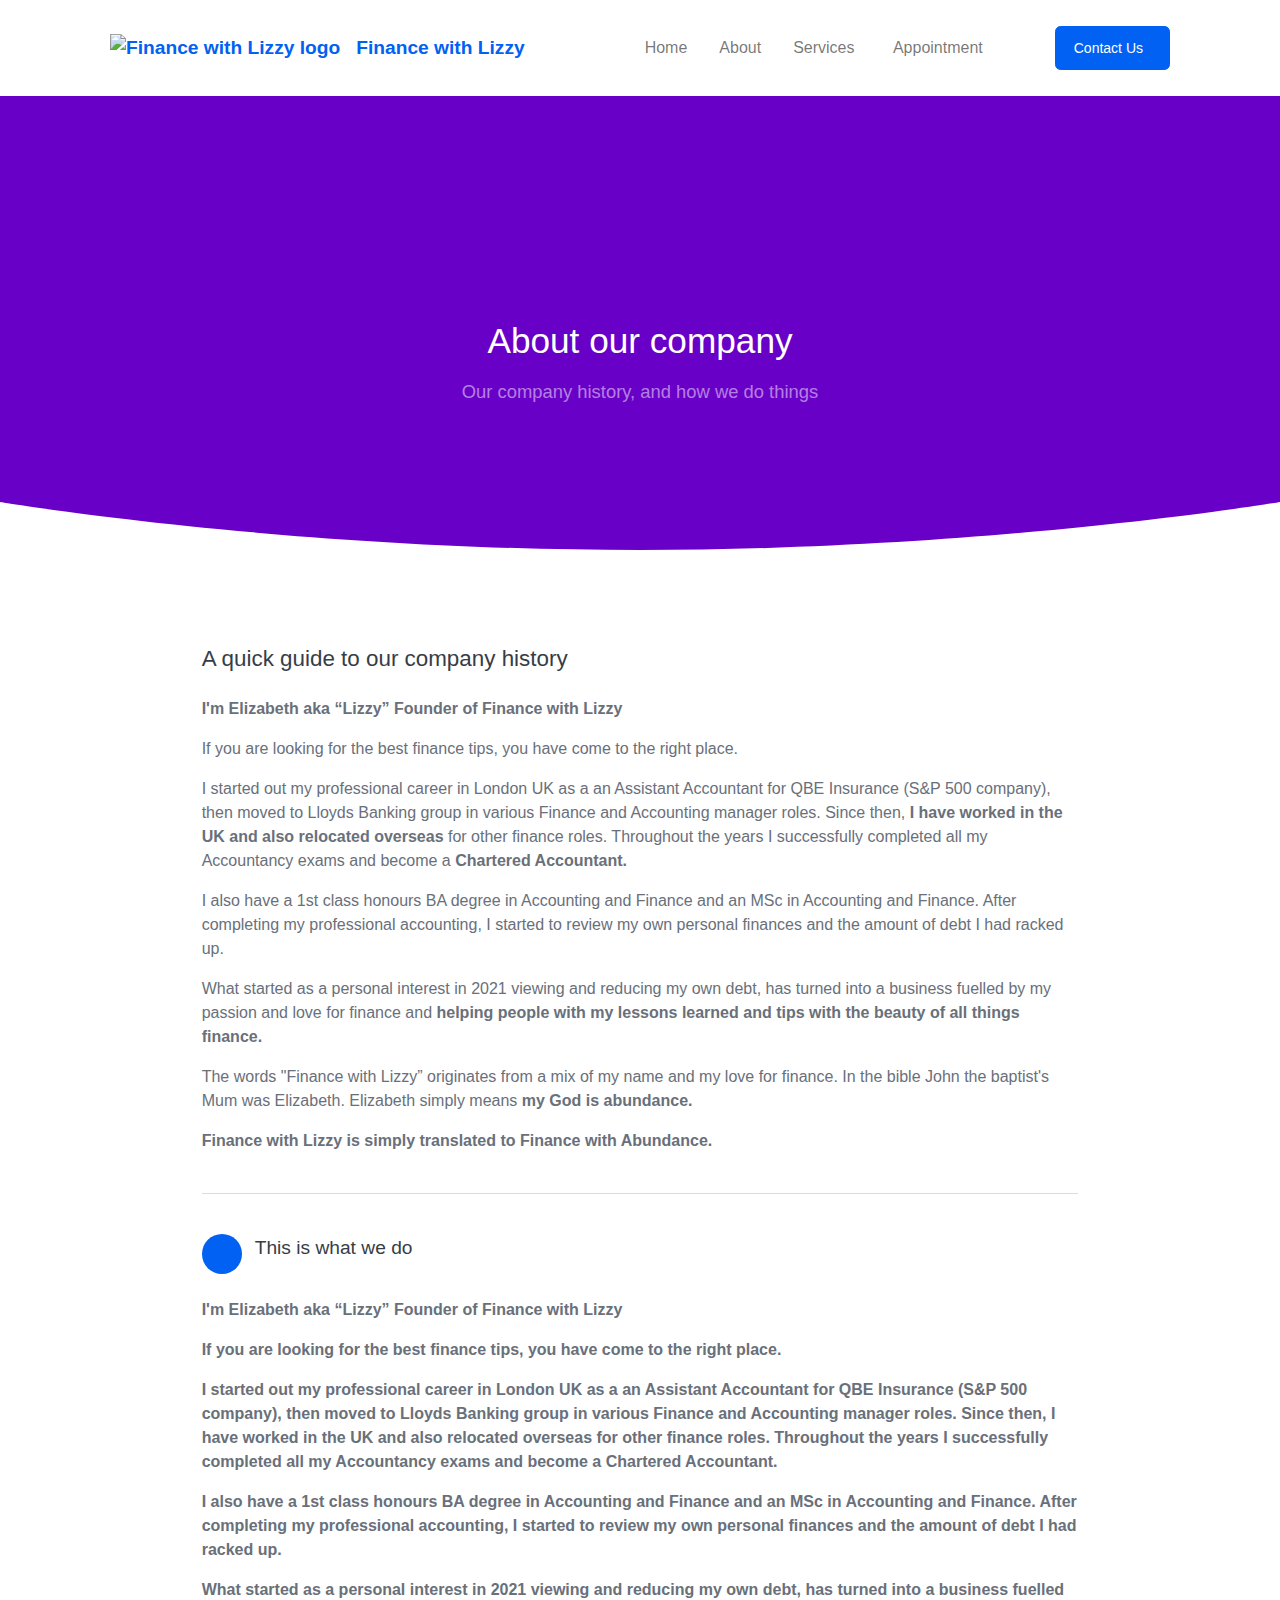
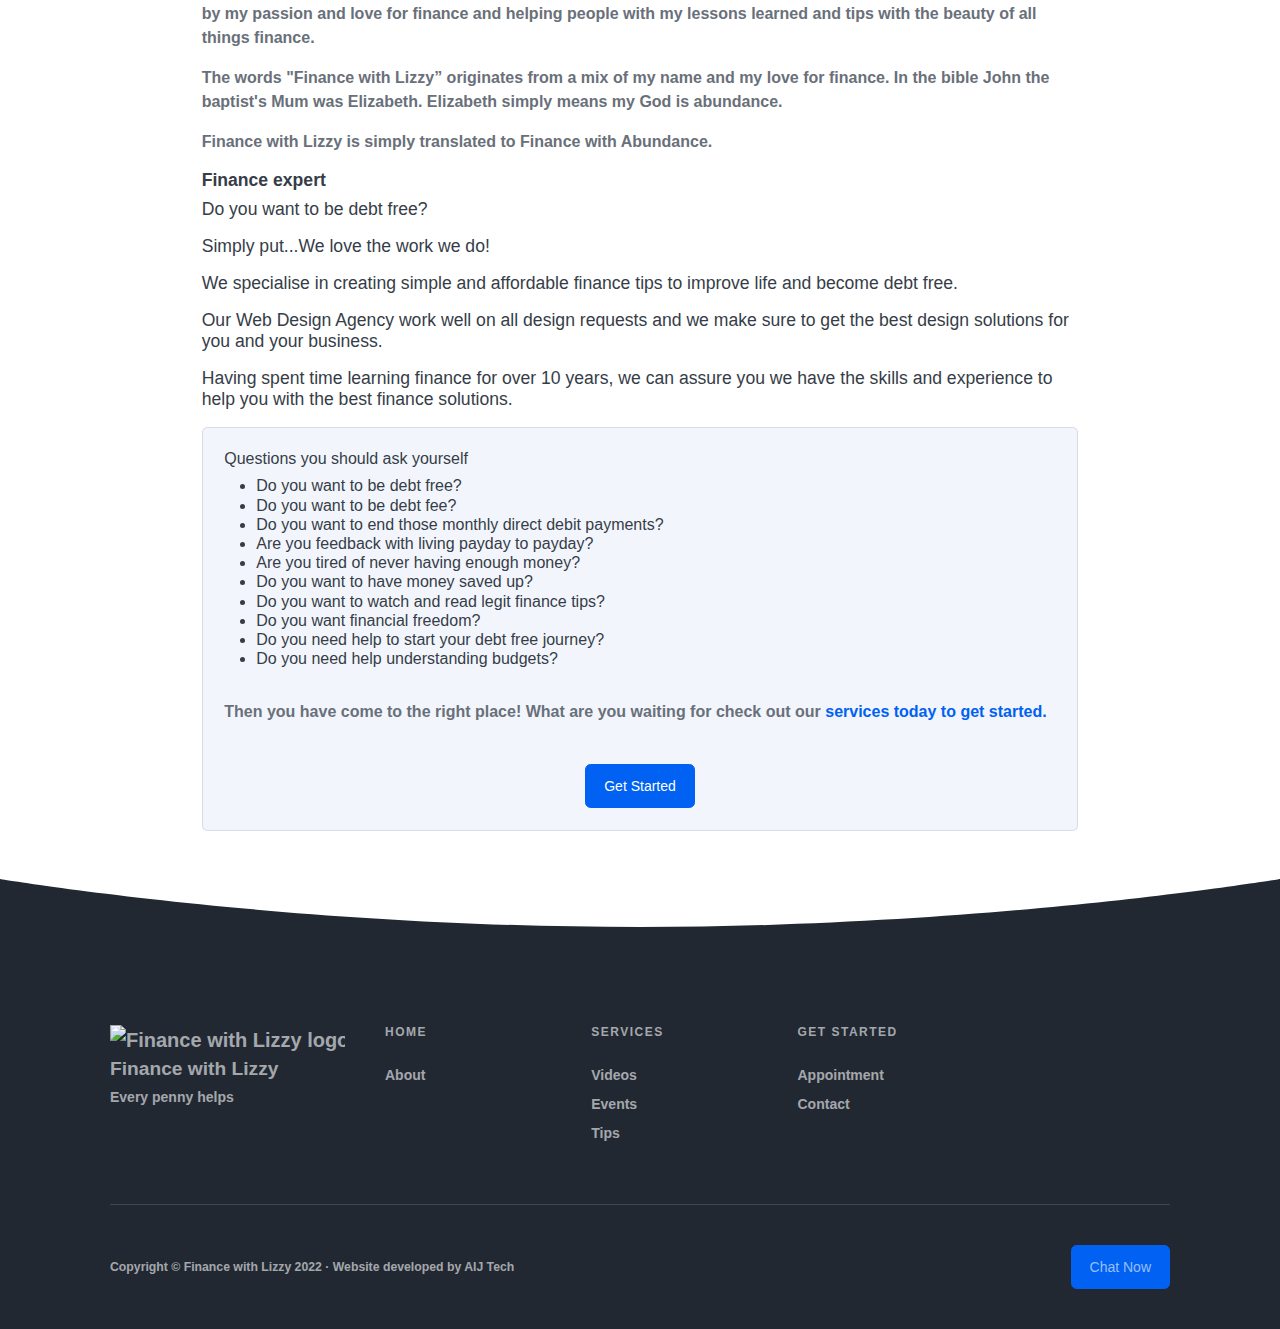
==== about.html @ 36ba1dcb "Update about.html" ====
<!DOCTYPE html>
<html lang="en-GB">

<!--Start of header section-->   
    <head>
        <meta charset="utf-8" />
          <meta http-equiv="X-UA-Compatible" content="IE=edge" />

        
<!--Mobile Responsive view--> 
        <meta name="viewport" content="width=device-width, initial-scale=1, shrink-to-fit=no" />
<!--Mobile Responsive view--> 

        
<!-- SEO - Snippet control: Must Add unique <Meta Name> desciption to each page -->     
        <meta name="description" content="Finance with Lizzy is a UK based finance company, with a mission to help everyone save money, make money and make their money work harder. Finance with Lizzy is available online in over 30 countries worldwide.">
        <meta name="keywords" content="​We provide financial education to people, save money, make money, make your money work harder, Finance with Lizzy, personal finance, accountant, business finance, UK, USA, Canada, Global, financial freedom, debt free, FIRE and Financial freedom retire early. ​Our services can help you adapt to today’s world and help you shape your finances to reach your goals.> 
        <meta name="generator" content="www.financewithlizzy.com">
        <meta property="og:title" content="Finance with Lizzy | About">
        <meta property="og:description" content="Finance with Lizzy is a UK based finance company, with a mission to help everyone save money, make money and make their money work harder. Finance with Lizzy is available online in over 30 countries worldwide.
        <meta property="og:image" content="favicon.ico">
<!-- SEO - Snippet control: Must Add unique <Meta Name> desciption to each page -->     

        
<!-- SEO - Search Title links: Must Add unique <Title> desciption to each page -->
        <title>Finance with Lizzy | About Us </title>
<!-- SEO - Search Title links: Must Add unique <Title> desciption to each page -->

        
<!-- CSS Stylying sheets and Javascript-->      
        <link href="style.css" rel="stylesheet" />
           <link rel="icon" type="image/x-icon" href="favicon.ico">
               <script data-search-pseudo-elements defer src="https://cdnjs.cloudflare.com/ajax/libs/font-awesome/5.15.1/js/all.min.js" crossorigin="anonymous"></script>
        <script src="https://cdnjs.cloudflare.com/ajax/libs/feather-icons/4.24.1/feather.min.js" crossorigin="anonymous"></script>
<!-- CSS Stylying sheets and Javascript--> 

        
         </head>
<!--End of header section-->




<!--Start of navbar, body section -->
    <body>
        <div id="layoutDefault">
            <div id="layoutDefault_content">
                <main>


<!-- Start of navbar section-->
                    <nav class="navbar navbar-marketing navbar-expand-lg bg-white navbar-light">
                        <div class="container px-5">
                            
<!--Clicakble Finance with Lizzy Logo in header and footer-->
                             <a class="navbar-brand text-primary" a href="index.html"> <img src="favicon.ico" alt="Finance with Lizzy logo" style="width:42px;height:42px;"></i></a>
<!--End of Clicakble Finance with Lizzy Logo in header and footer-->
                            
                            <a class="navbar-brand text-primary" href="index.html">Finance with Lizzy</a>
                            

<!--Start of navbar section-->
                            <button class="navbar-toggler" type="button" data-bs-toggle="collapse" data-bs-target="#navbarSupportedContent" aria-controls="navbarSupportedContent" aria-expanded="false" aria-label="Toggle navigation"><i data-feather="menu"></i></button>
                            

<!--Start of navbar section, which will also hide (collapse) in mobile view-->
                            <div class="collapse navbar-collapse" id="navbarSupportedContent">
                                <ul class="navbar-nav ms-auto me-lg-5">
                                    <li class="nav-item"><a class="nav-link" href="index.html">Home</a></li>
                                    <li class="nav-item"><a class="nav-link" href="about.html">About</a></li>
<!--End of navbar section, which will also hide in mobile view-->                                

<!--Start of navbar section, which will also hide in website view-->
                                       
                                         <li class="nav-item dropdown no-caret">
                                        <a class="nav-link dropdown-toggle" id="navbarDropdownPages" href="#" role="button" data-bs-toggle="dropdown" aria-haspopup="true" aria-expanded="false">
                                            Services
                                            <i class="fas fa-chevron-right dropdown-arrow"></i>
                                        </a>
                                        <div class="dropdown-menu dropdown-menu-end me-lg-n10 me-xl-n8 animated--fade-in-up" aria-labelledby="navbarDropdownPages">                                     
                                                 <div class="col-lg-4 p-lg-5">
                                                    <h6 class="dropdown-header text-primary">Services</h6>
                                                    <a class="dropdown-item" href="videos.html">Videos</a>
                                                    <a class="dropdown-item" href="events.html">Events</a>
                                                    <a class="dropdown-item" href="tips.html">Tips</a>                                                  
                                                     <div class="dropdown-divider border-0"></div>                 
                                            </div>
                                        </div>
                                    </li>
                                     
                                    
                                    <li class="nav-item"><a class="nav-link" href="appointment.html">Appointment</a></li>
                                </ul>
                                <a class="btn fw-500 ms-lg-4 btn-primary" href="contact.html">
                                    Contact Us
                                    <i class="ms-2" data-feather="arrow-right"></i>
                                </a>
                                </div>
                            </div>
                        </div>
                    </nav>
<!--End of navbar section, which will also hide in website view-->



<!-- Page Header-->
                    <header class="page-header-ui page-header-ui-dark bg-gradient-primary-to-secondary">
                        <div class="page-header-ui-content pt-10">
                            <div class="container px-5 text-center">
                                <div class="row gx-5 justify-content-center">
                                    <div class="col-lg-8">
                                        <h1 class="page-header-ui-title mb-3">About our company</h1>
                                        <p class="page-header-ui-text">Our company history, and how we do things</p>
                                    </div>
                                </div>
                            </div>
                        </div>
                        <div class="svg-border-rounded text-white">
                            <!-- Rounded SVG Border-->
                            <svg xmlns="http://www.w3.org/2000/svg" viewBox="0 0 144.54 17.34" preserveAspectRatio="none" fill="currentColor"><path d="M144.54,17.34H0V0H144.54ZM0,0S32.36,17.34,72.27,17.34,144.54,0,144.54,0"></path></svg>
                        </div>
                    </header>

<section class="bg-white py-10">
         <div class="container px-5">
                <div class="row gx-5 justify-content-center">
                  <div class="col-lg-10">
                    <h2 class="mb-4">A quick guide to our company history</h2>
            
    <b><p>I'm Elizabeth aka “Lizzy” Founder of Finance with Lizzy</b></p>

<P> If you are looking for the best finance tips, you have come to the right place.</p>

<p> I started out my professional career in London UK as a an Assistant Accountant for QBE Insurance (S&P 500 company), then moved to Lloyds Banking group in various Finance and Accounting manager roles. Since then, <b>I have worked in the UK and also relocated overseas </b> for other finance roles. Throughout the years I successfully completed all my Accountancy exams and become a <b>Chartered Accountant.</b></p>

<p> I also have a 1st class honours BA degree in Accounting and Finance and an MSc in Accounting and Finance. After completing my professional accounting, I started to review my own personal finances and the amount of debt I had racked up.</b></p>

What started as a personal interest in 2021 viewing and reducing my own debt, has turned into a business fuelled by my passion and love for finance and <b> helping people with my lessons learned and tips with the beauty of all things finance.</b></p>
 
<p> The words "Finance with Lizzy” originates from a mix of my name and my love for finance. In the bible John the baptist's Mum was Elizabeth. Elizabeth simply means <b>my God is abundance.<b></p>
    
 <p>Finance with Lizzy is simply translated to <b>Finance with Abundance.</b></p>
   
                                
                                    <hr class="my-5" />
                                    <h4 class="mb-4">
                                        <div class="icon-stack bg-primary text-white me-2"><i data-feather="arrow-right"></i></div>
                                        This is what we do </h4>
    
        <b><p>I'm Elizabeth aka “Lizzy” Founder of Finance with Lizzy</b></p>

<P> If you are looking for the best finance tips, you have come to the right place.</p>

<p> I started out my professional career in London UK as a an Assistant Accountant for QBE Insurance (S&P 500 company), then moved to Lloyds Banking group in various Finance and Accounting manager roles. Since then, <b>I have worked in the UK and also relocated overseas </b> for other finance roles. Throughout the years I successfully completed all my Accountancy exams and become a <b>Chartered Accountant.</b></p>

<p> I also have a 1st class honours BA degree in Accounting and Finance and an MSc in Accounting and Finance. After completing my professional accounting, I started to review my own personal finances and the amount of debt I had racked up.</b></p>

What started as a personal interest in 2021 viewing and reducing my own debt, has turned into a business fuelled by my passion and love for finance and <b> helping people with my lessons learned and tips with the beauty of all things finance.</b></p>
 
<p> The words "Finance with Lizzy” originates from a mix of my name and my love for finance. In the bible John the baptist's Mum was Elizabeth. Elizabeth simply means <b>my God is abundance.<b></p>
    
 <p>Finance with Lizzy is simply translated to <b>Finance with Abundance.</b></p>
    
    
    
    
    
    
    <h5><b> Finance expert </b><h5>
                                    
                                   
<h5><p>Do you want to be debt free?</p> 
    
<p>Simply put...We love the work we do!</p>

<p>We specialise in creating simple and affordable finance tips to improve life and become debt free.</p>
    
<p>Our Web Design Agency work well on all design requests and we make sure to get the best design solutions for you and your business.</p>

<p>Having spent time learning finance for over 10 years, we can assure you we have the skills and experience to help you with the best finance solutions.</p></h5>

                                    
                                    
                                    <div class="card bg-light shadow-none">
                                        <div class="card-body">
                                            <h6>Questions you should ask yourself</h6>
                                            <ul class="mb-0">
                                               
                                                <h6><li class="text-italic">Do you want to be debt free?</li>
   
                                            <li class="text-italic">Do you want to be debt fee?</li> 
                                            <li class="text-italic">Do you want to end those monthly direct debit payments?</li>                                
                                            <li class="text-italic">Are you feedback with living payday to payday?</li>
                                            <li class="text-italic">Are you tired of never having enough money?</li>
                                            <li class="text-italic">Do you want to have money saved up?</li>
                                            <li class="text-italic">Do you want to watch and read legit finance tips?</li>
                                            <li class="text-italic">Do you want financial freedom?</li>
                                            <li class="text-italic">Do you need help to start your debt free journey?</li>
                                            <li class="text-italic">Do you need help understanding budgets?</li></h6>
                                                
                                                                                      

                                            </ul>
             </br>                               
<p> Then you have come to the right place! What are you waiting for check out our <a href="appointment.html">services today to get started.</a></p>


<!--Button-->  
<div class="mt-5 text-center"><a class="btn btn-primary fw-500" href="appointment.html">Get Started</a></div></div>
<!-- Button end-->
</div>             
                                </div>
                            </div>
                        </div>


    
<!-- Rounded SVG Border-->
                        <div class="svg-border-rounded text-dark">
                            <svg xmlns="http://www.w3.org/2000/svg" viewBox="0 0 144.54 17.34" preserveAspectRatio="none" fill="currentColor"><path d="M144.54,17.34H0V0H144.54ZM0,0S32.36,17.34,72.27,17.34,144.54,0,144.54,0"></path></svg>
                        </div>
                    </section>
                </main>
            </div>




<!--Start of Footer section -->         
            <div id="layoutDefault_footer">
                <footer class="footer pt-10 pb-5 mt-auto bg-dark footer-dark">
                    <div class="container px-5">
                        <div class="row gx-5">
                            <div class="col-lg-3">


<!--Clicakble Finance with Lizzy Logo in header and footer-->
<a class="navbar-brand text-primary" a href="index.html"> <img src="favicon.ico" alt="Finance with Lizzy logo" style="width:42px;height:42px;"></i></a>
<!--End of Clicakble Finance with Lizzy Logo in header and footer-->


<!--Footer logo section-->
            <div class="footer-brand">Finance with Lizzy</div>
                <div class="mb-3">Every penny helps</div>
                  <div class="icon-list-social mb-5">
                    <a class="icon-list-social-link" a href="https://www.instagram.com"><i class="fab fa-instagram"></i></a>
                    <a class="icon-list-social-link" a href="https://www.linkedin.com/in/finance-wth-lizzy"><i class="fab fa-linkedin"></i></a>
                    <a class="icon-list-social-link" a href="mailto:finance.with.lizzy@outlook.com"><i class="fa fa-envelope"></i></a>
                    <a class="icon-list-social-link" a href="tel:+44-7946-403-628"><i class="fa fa-phone-square"></i></a>
                                </div>
                            </div>
                            
            <div class="col-lg-9">
                 <div class="row gx-5">
                     <div class="col-lg-3 col-md-6 mb-5 mb-lg-0">
                         <div class="text-uppercase-expanded text-xs mb-4">Home</div>
                            <ul class="list-unstyled mb-0">
                               <li class="mb-2"><a href="about.html">About</a></li>
                                      </ul>
                                    </div>

<div class="col-lg-3 col-md-6 mb-5 mb-lg-0">
    <div class="text-uppercase-expanded text-xs mb-4">Services</div>
        <ul class="list-unstyled mb-0">
             <li class="mb-2"><a href="videos.html">Videos</a></li>
             <li class="mb-2"><a href="events.html">Events</a></li>
             <li class="mb-2"><a href="tips.html">Tips</a></li>

                                     </ul>
                                    </div>


<div class="col-lg-3 col-md-6">
                <div class="text-uppercase-expanded text-xs mb-4">Get Started</div>
                  <ul class="list-unstyled mb-0">
                     <li class="mb-2"><a href="appointment.html">Appointment</a></li> 
                     <li class="mb-2"><a href="contact.html">Contact</a></li> 
                                        </ul>
                                        <br>
                                    </div>
                                </div>
                            </div>
                        </div>
                    <hr class="my-5" />

   <div class="row gx-5 align-items-center">
         <div class="col-md-6 small">Copyright &copy; Finance with Lizzy 2022 
 &middot; Website developed by <a href="https://www.aijtech.com">AIJ Tech</a>
                                </div>

<div class="col-md-6 text-md-end small">

                                


<!-- WhatsApp button section-->                     
 <a class="btn fw-500 ms-lg-4 btn-primary" 
<button class="btn" a href="https://wa.me/+447946403628?text=Hi,%20I'm%20interested%20in%20your%20website%20and%20social%20media%20package.">Chat Now</button></a>
<!-- End of WhatsApp button section--> 

                                
                                </div>
                            </div>
                        </div>
                    </div>
                </footer>
<!--End of footer section-->

                 </div>
              </div>

<!--Start of JavaScript link section-->        
            <script src="https://cdn.jsdelivr.net/npm/bootstrap@5.1.3/dist/js/bootstrap.bundle.min.js" crossorigin="anonymous"></script>
        <script src="scripts.js"></script>
<!--End of JavaScript link section-->   
    </body>
</html>
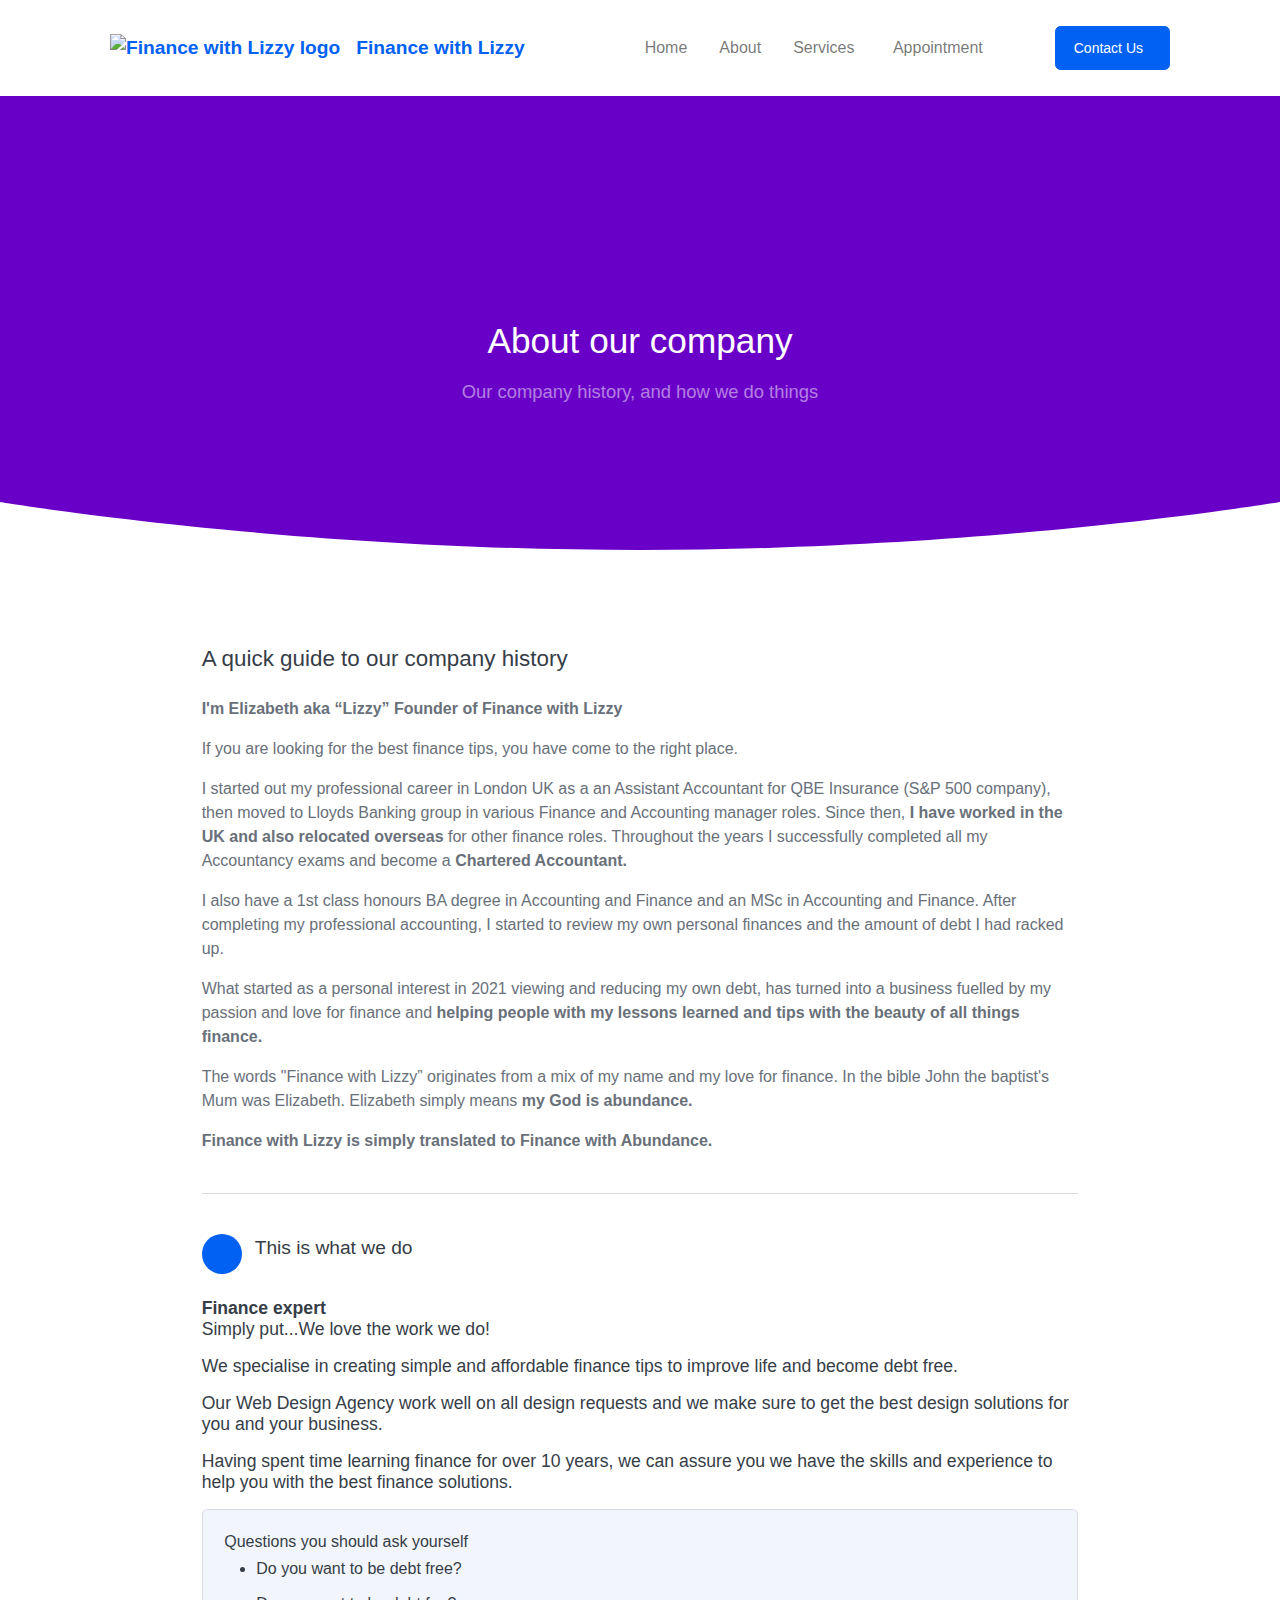
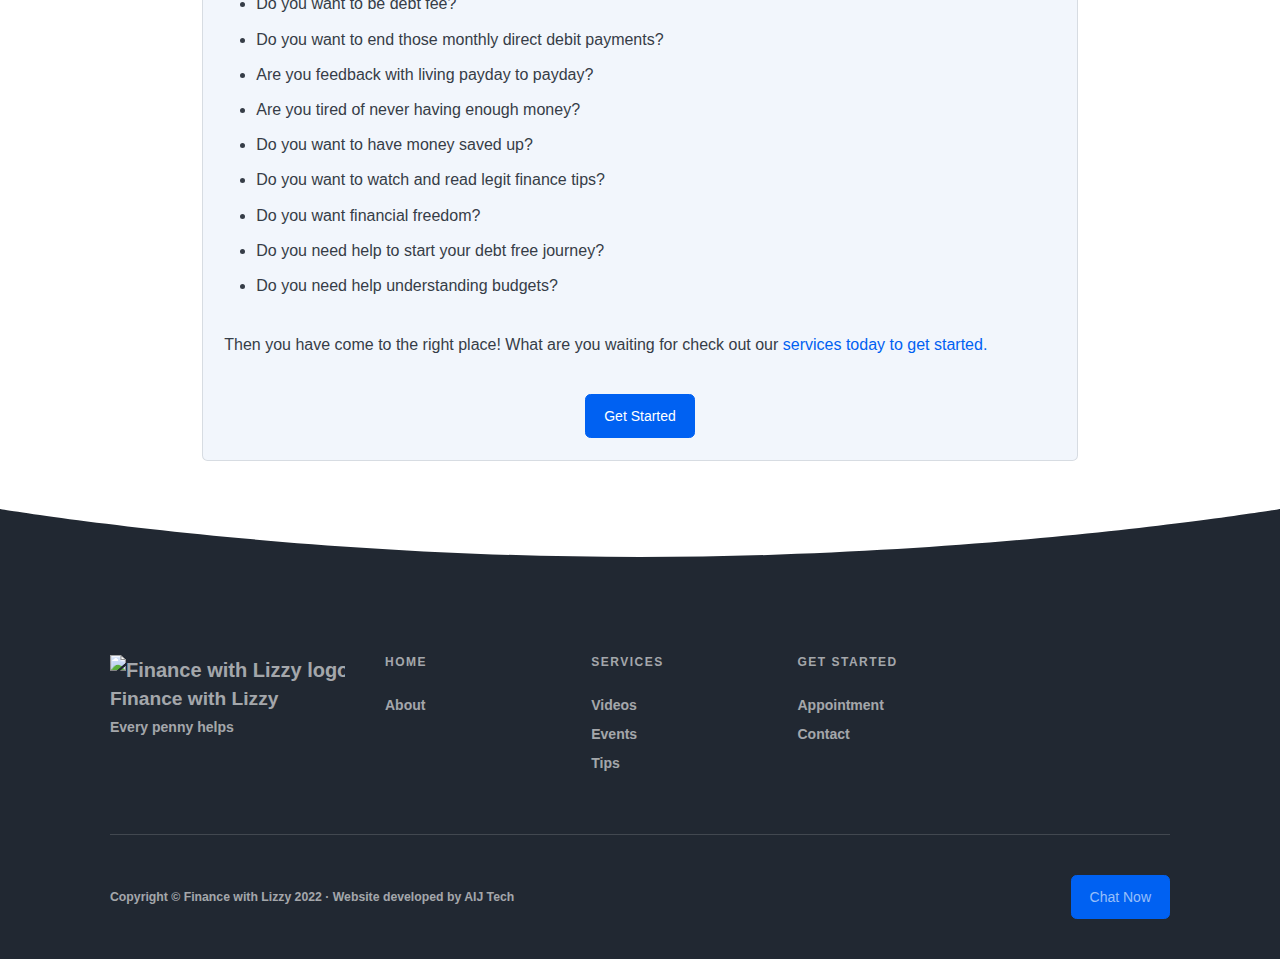
==== commit bca6cf5c: "Update about.html" ====
--- a/about.html
+++ b/about.html
@@ -146,31 +146,10 @@
                                     <h4 class="mb-4">
                                         <div class="icon-stack bg-primary text-white me-2"><i data-feather="arrow-right"></i></div>
                                         This is what we do </h4>
-    
-        <b><p>I'm Elizabeth aka “Lizzy” Founder of Finance with Lizzy</b></p>
-
-<P> If you are looking for the best finance tips, you have come to the right place.</p>
-
-<p> I started out my professional career in London UK as a an Assistant Accountant for QBE Insurance (S&P 500 company), then moved to Lloyds Banking group in various Finance and Accounting manager roles. Since then, <b>I have worked in the UK and also relocated overseas </b> for other finance roles. Throughout the years I successfully completed all my Accountancy exams and become a <b>Chartered Accountant.</b></p>
-
-<p> I also have a 1st class honours BA degree in Accounting and Finance and an MSc in Accounting and Finance. After completing my professional accounting, I started to review my own personal finances and the amount of debt I had racked up.</b></p>
-
-What started as a personal interest in 2021 viewing and reducing my own debt, has turned into a business fuelled by my passion and love for finance and <b> helping people with my lessons learned and tips with the beauty of all things finance.</b></p>
- 
-<p> The words "Finance with Lizzy” originates from a mix of my name and my love for finance. In the bible John the baptist's Mum was Elizabeth. Elizabeth simply means <b>my God is abundance.<b></p>
-    
- <p>Finance with Lizzy is simply translated to <b>Finance with Abundance.</b></p>
-    
-    
-    
-    
-    
-    
-    <h5><b> Finance expert </b><h5>
-                                    
-                                   
-<h5><p>Do you want to be debt free?</p> 
-    
+  
+      
+ <h5><b> Finance expert </b>
+                                       
 <p>Simply put...We love the work we do!</p>
 
 <p>We specialise in creating simple and affordable finance tips to improve life and become debt free.</p>
@@ -188,21 +167,21 @@
                                                
                                                 <h6><li class="text-italic">Do you want to be debt free?</li>
    
-                                            <li class="text-italic">Do you want to be debt fee?</li> 
-                                            <li class="text-italic">Do you want to end those monthly direct debit payments?</li>                                
-                                            <li class="text-italic">Are you feedback with living payday to payday?</li>
-                                            <li class="text-italic">Are you tired of never having enough money?</li>
-                                            <li class="text-italic">Do you want to have money saved up?</li>
-                                            <li class="text-italic">Do you want to watch and read legit finance tips?</li>
-                                            <li class="text-italic">Do you want financial freedom?</li>
-                                            <li class="text-italic">Do you need help to start your debt free journey?</li>
-                                            <li class="text-italic">Do you need help understanding budgets?</li></h6>
+                                            <p><li class="text-italic">Do you want to be debt fee?</li></p>
+                                            <p><li class="text-italic">Do you want to end those monthly direct debit payments?</li></p>                             
+                                            <p><li class="text-italic">Are you feedback with living payday to payday?</li></p>
+                                            <p><li class="text-italic">Are you tired of never having enough money?</li></p>
+                                            <p><li class="text-italic">Do you want to have money saved up?</li></p>
+                                            <p><li class="text-italic">Do you want to watch and read legit finance tips?</li></p>
+                                            <p><li class="text-italic">Do you want financial freedom?</li></p>
+                                            <p><li class="text-italic">Do you need help to start your debt free journey?</li></p>
+                                            <p><li class="text-italic">Do you need help understanding budgets?</li></h6></p>
                                                 
                                                                                       
 
                                             </ul>
              </br>                               
-<p> Then you have come to the right place! What are you waiting for check out our <a href="appointment.html">services today to get started.</a></p>
+<h6><p> Then you have come to the right place! What are you waiting for check out our <a href="appointment.html">services today to get started.</a></p></h6>
 
 
 <!--Button-->  
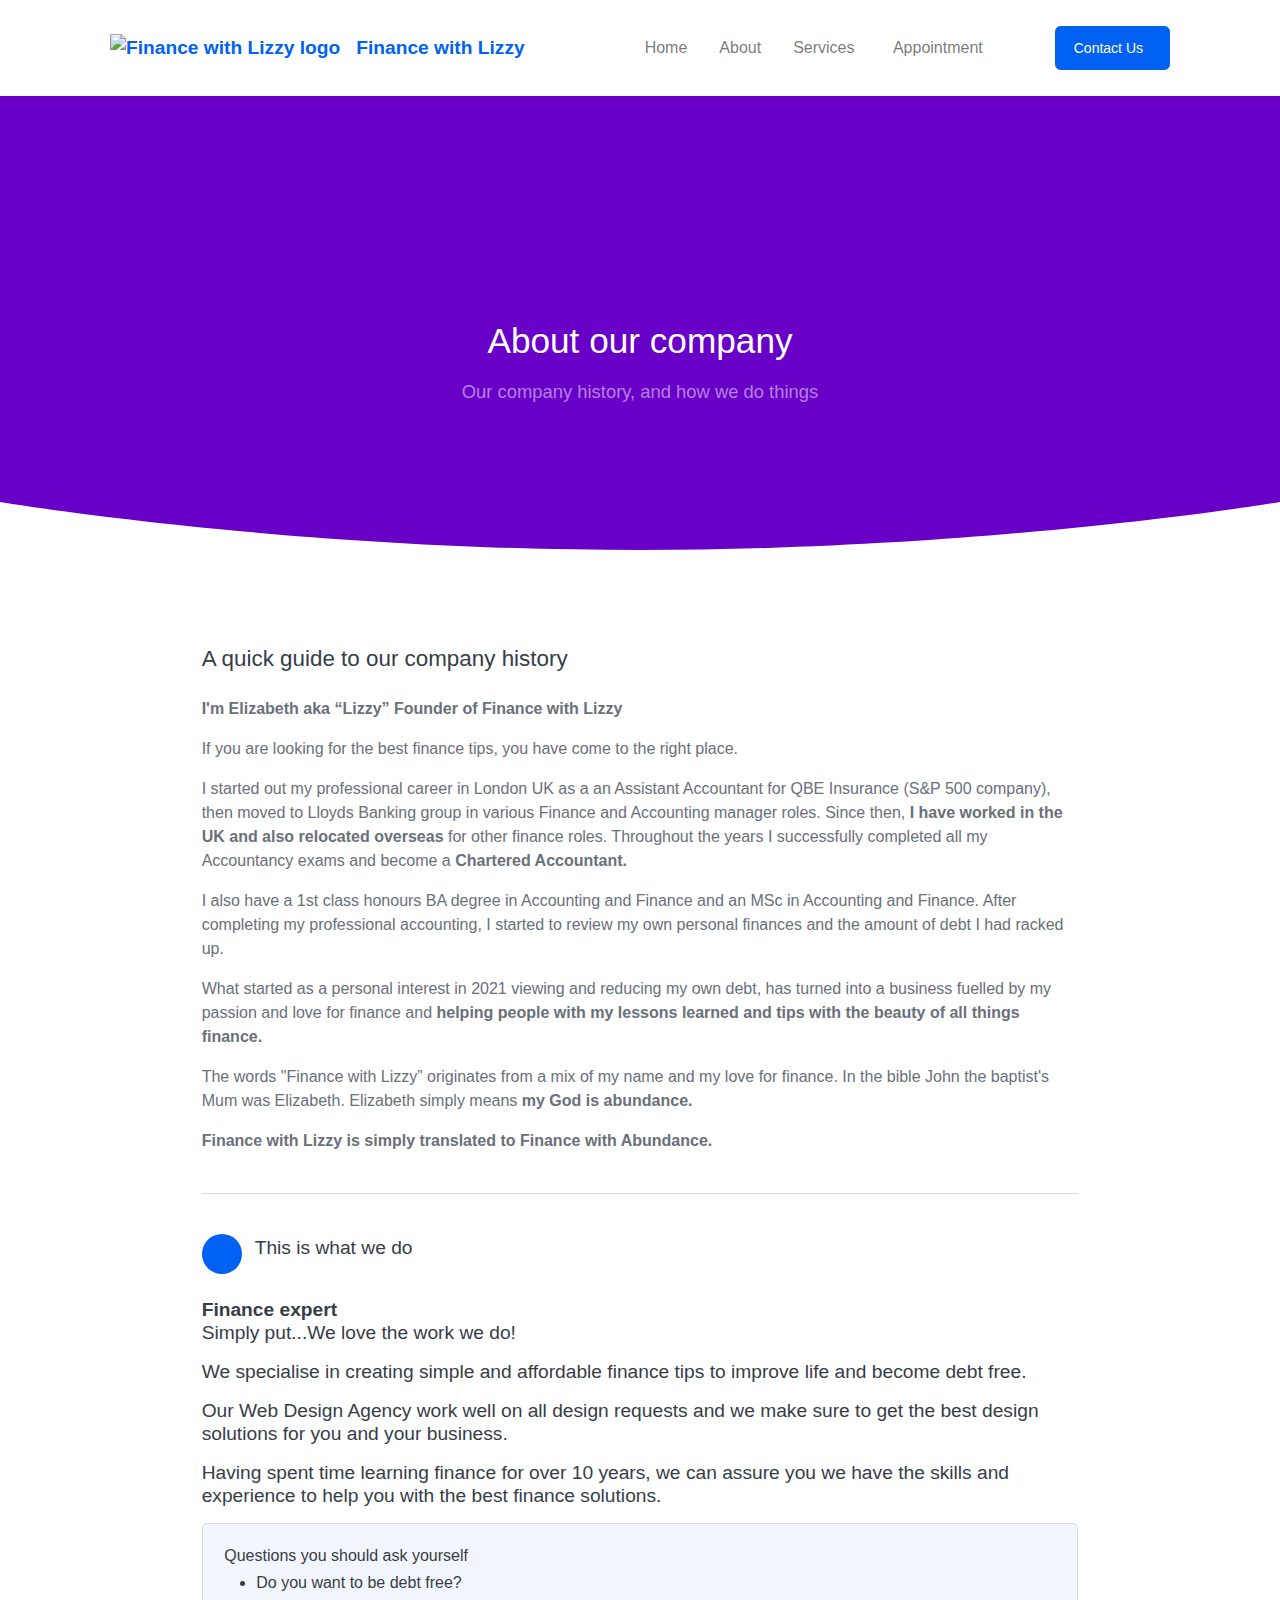
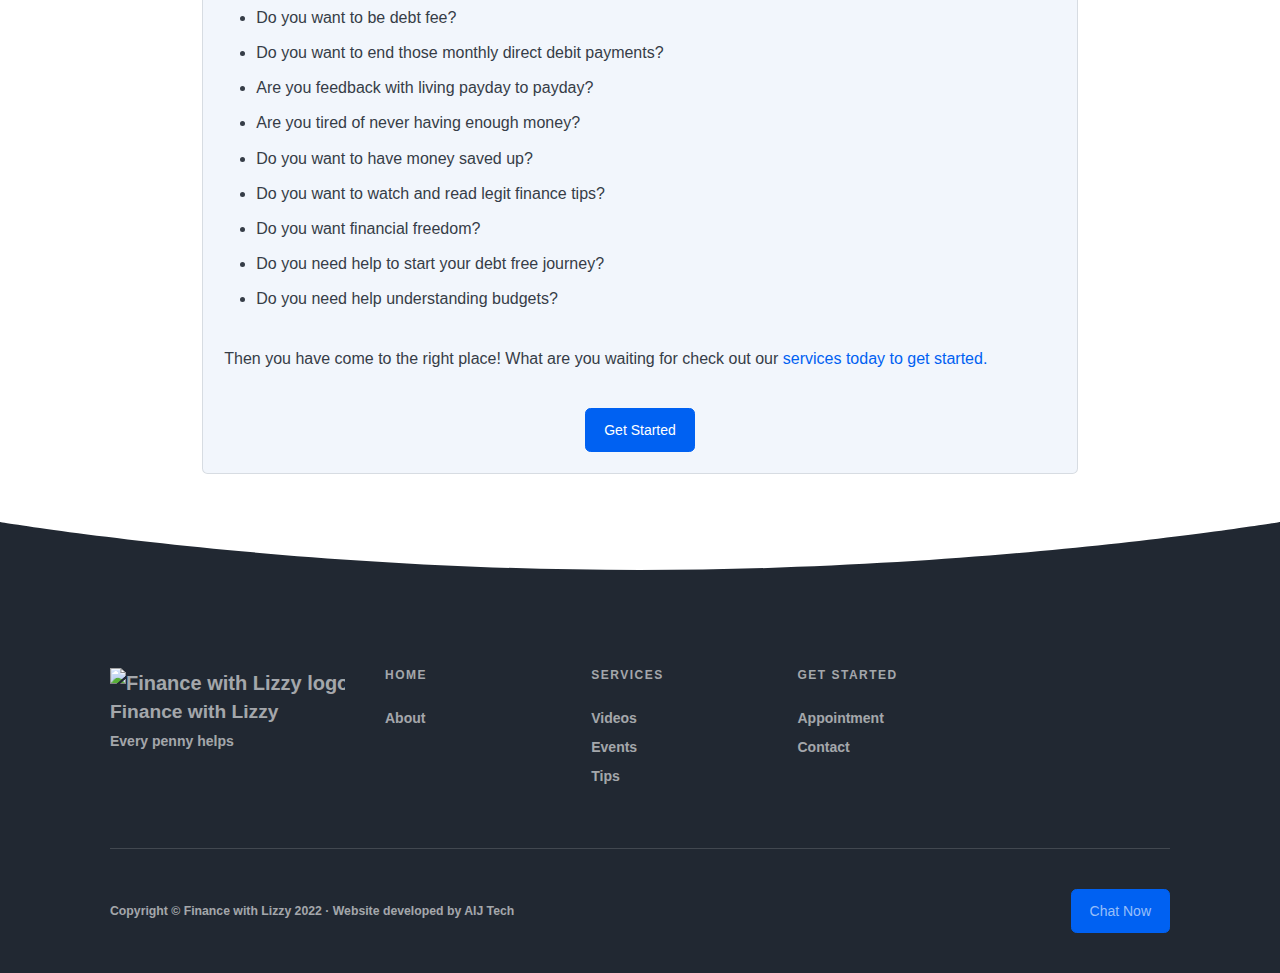
==== commit e1802d45: "Update about.html" ====
--- a/about.html
+++ b/about.html
@@ -148,7 +148,7 @@
                                         This is what we do </h4>
   
       
- <h5><b> Finance expert </b>
+ <h4><b> Finance expert </b>
                                        
 <p>Simply put...We love the work we do!</p>
 
@@ -156,7 +156,7 @@
     
 <p>Our Web Design Agency work well on all design requests and we make sure to get the best design solutions for you and your business.</p>
 
-<p>Having spent time learning finance for over 10 years, we can assure you we have the skills and experience to help you with the best finance solutions.</p></h5>
+<p>Having spent time learning finance for over 10 years, we can assure you we have the skills and experience to help you with the best finance solutions.</p></h4>
 
                                     
                                     
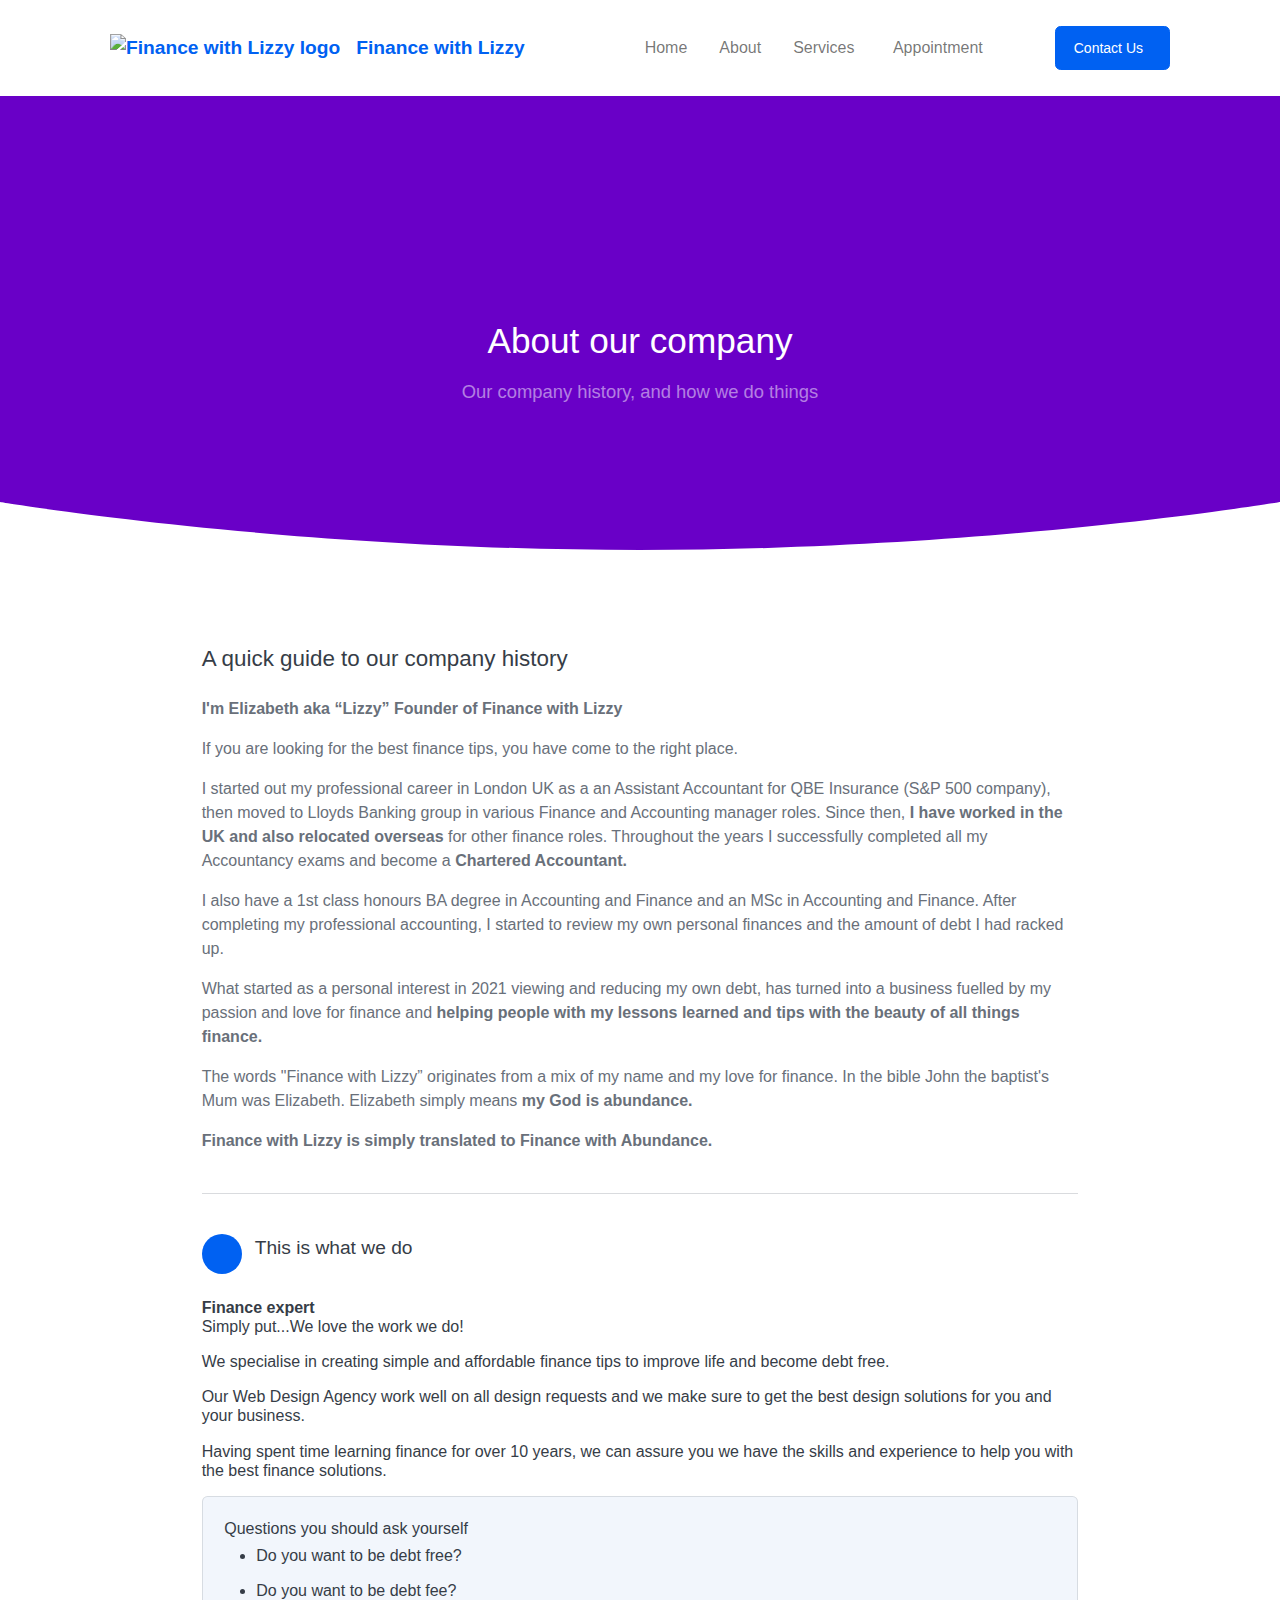
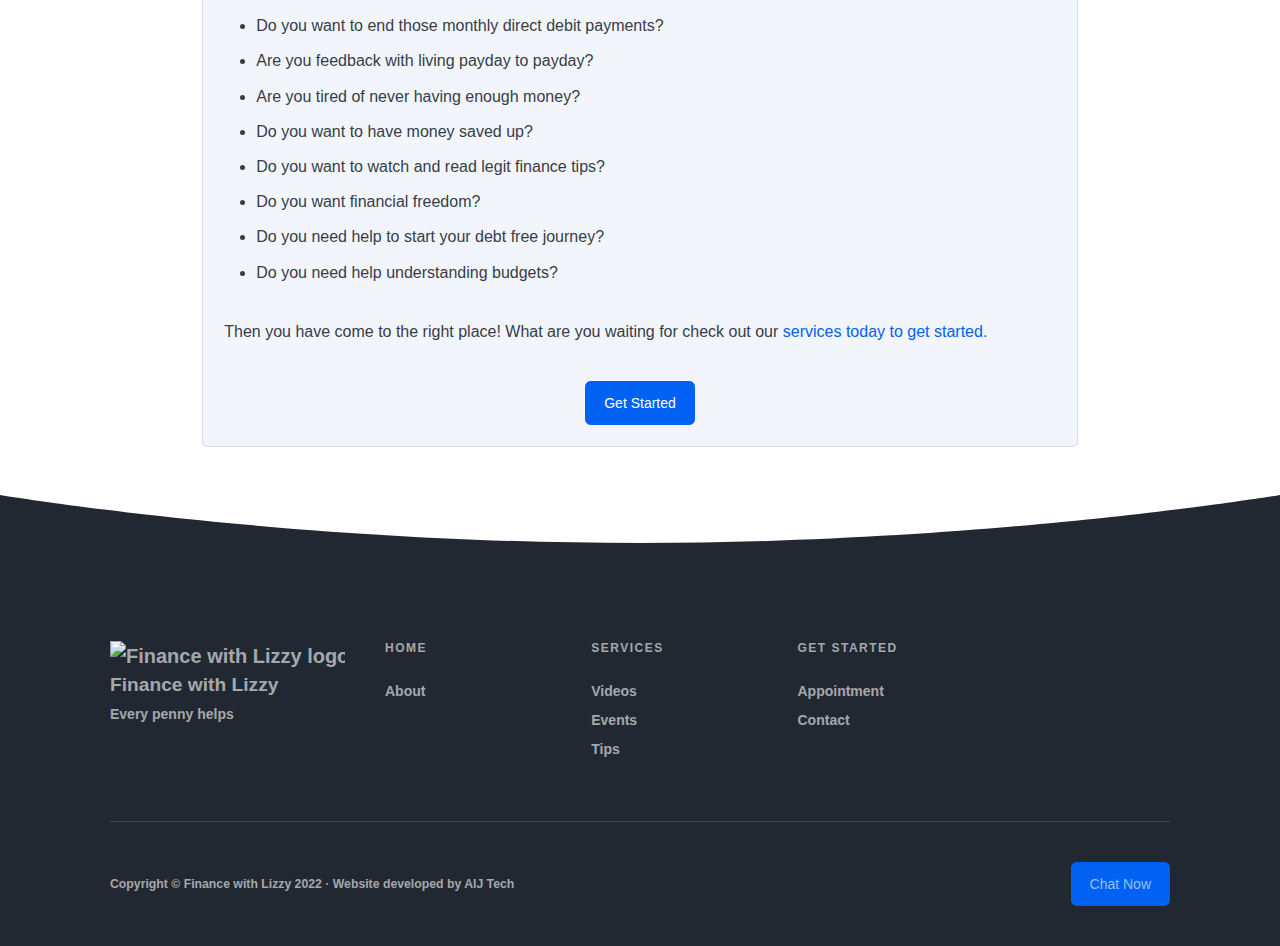
==== commit bcc262ec: "Update about.html" ====
--- a/about.html
+++ b/about.html
@@ -148,7 +148,7 @@
                                         This is what we do </h4>
   
       
- <h4><b> Finance expert </b>
+ <h6><b> Finance expert </b>
                                        
 <p>Simply put...We love the work we do!</p>
 
@@ -156,7 +156,7 @@
     
 <p>Our Web Design Agency work well on all design requests and we make sure to get the best design solutions for you and your business.</p>
 
-<p>Having spent time learning finance for over 10 years, we can assure you we have the skills and experience to help you with the best finance solutions.</p></h4>
+<p>Having spent time learning finance for over 10 years, we can assure you we have the skills and experience to help you with the best finance solutions.</p></h6>
 
                                     
                                     
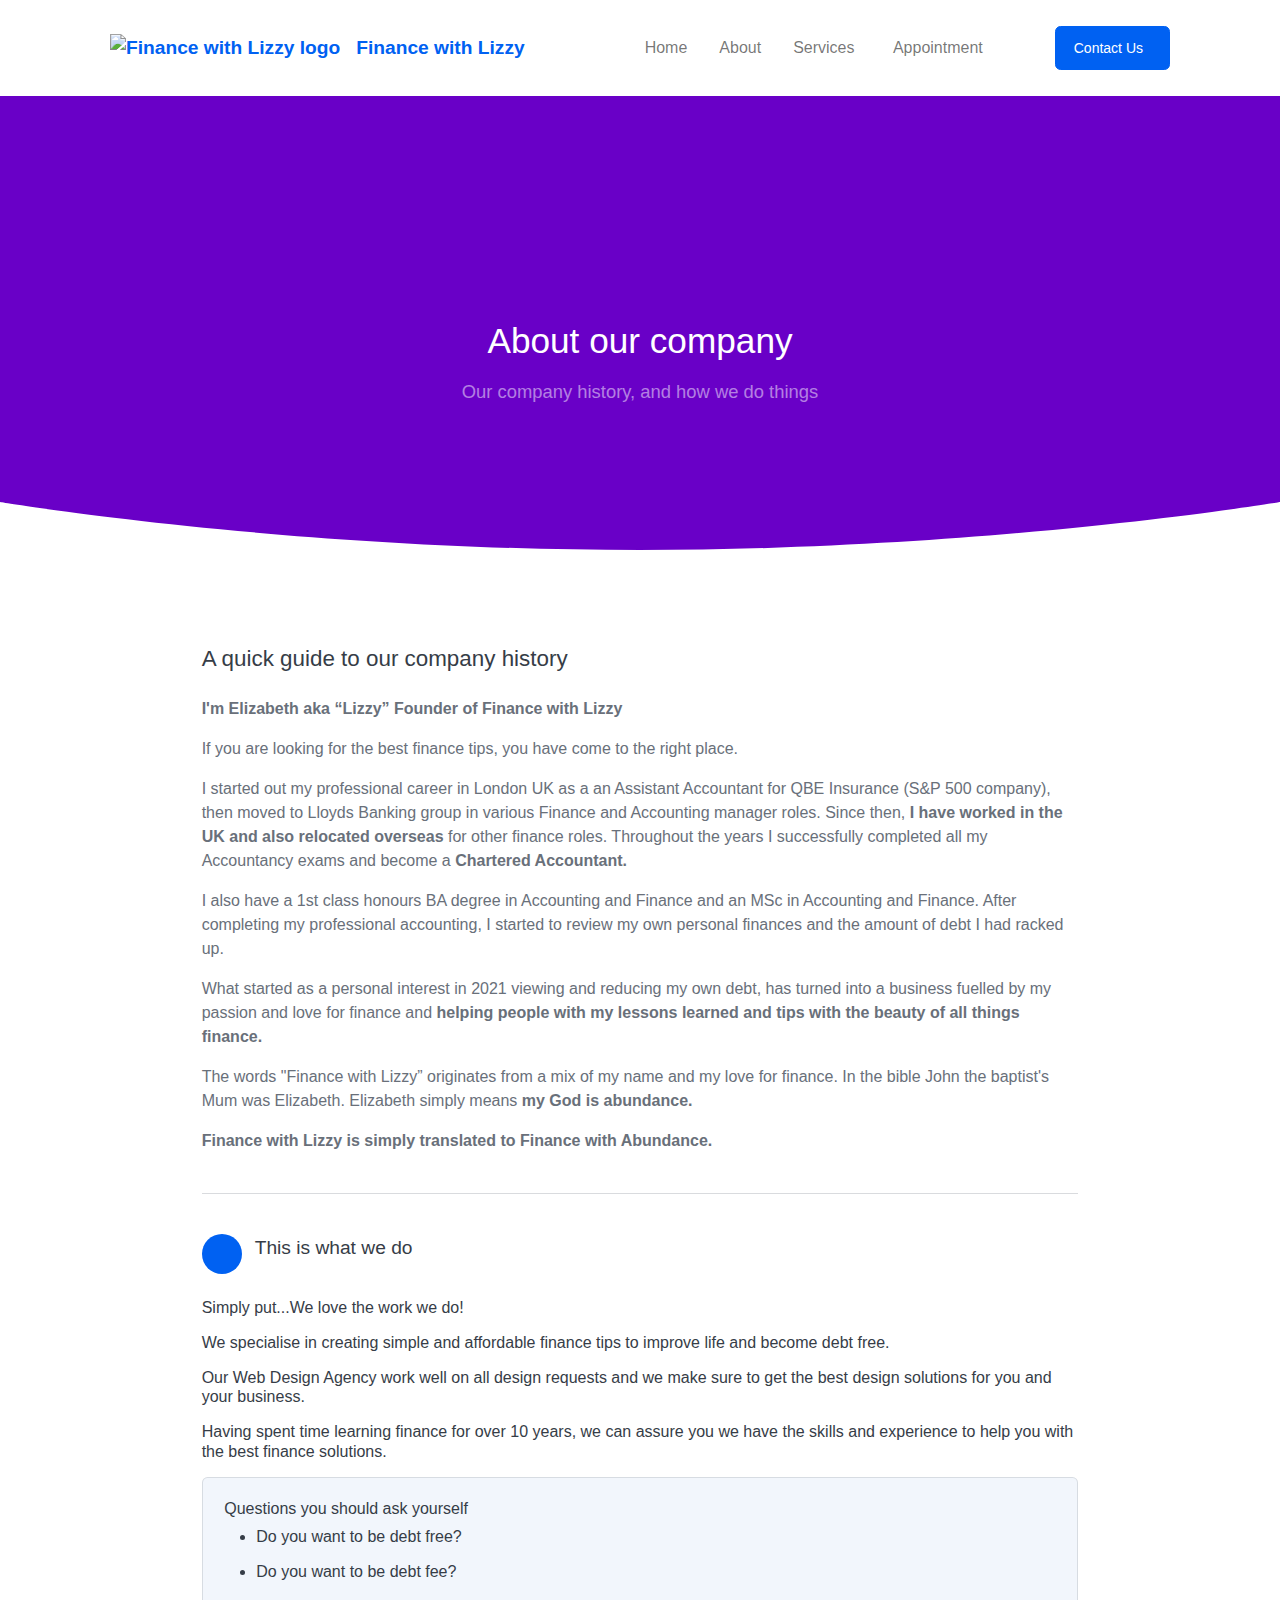
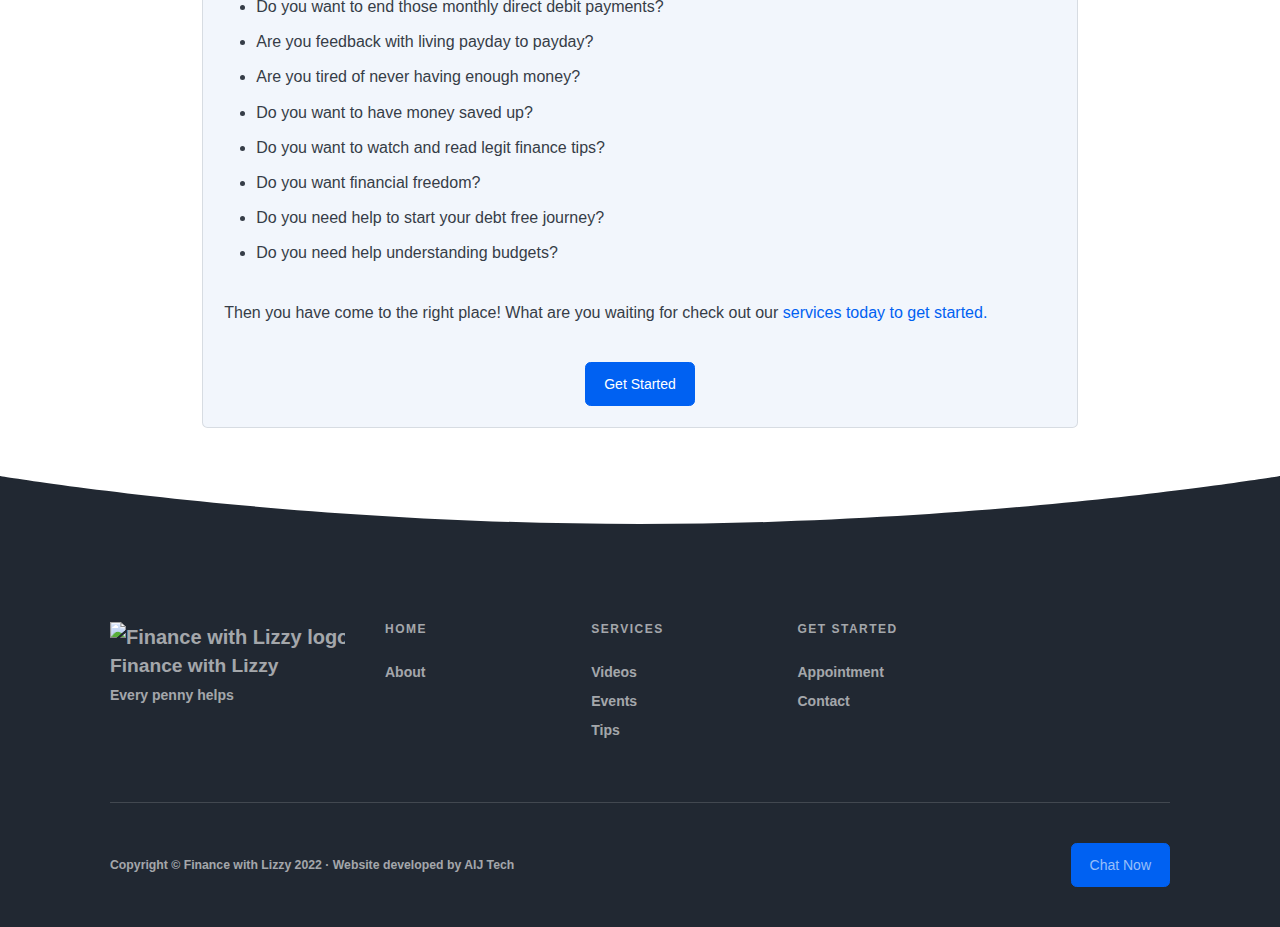
==== commit 41dfb536: "Update about.html" ====
--- a/about.html
+++ b/about.html
@@ -148,9 +148,7 @@
                                         This is what we do </h4>
   
       
- <h6><b> Finance expert </b>
-                                       
-<p>Simply put...We love the work we do!</p>
+ <h6><p>Simply put...We love the work we do!</p>
 
 <p>We specialise in creating simple and affordable finance tips to improve life and become debt free.</p>
     
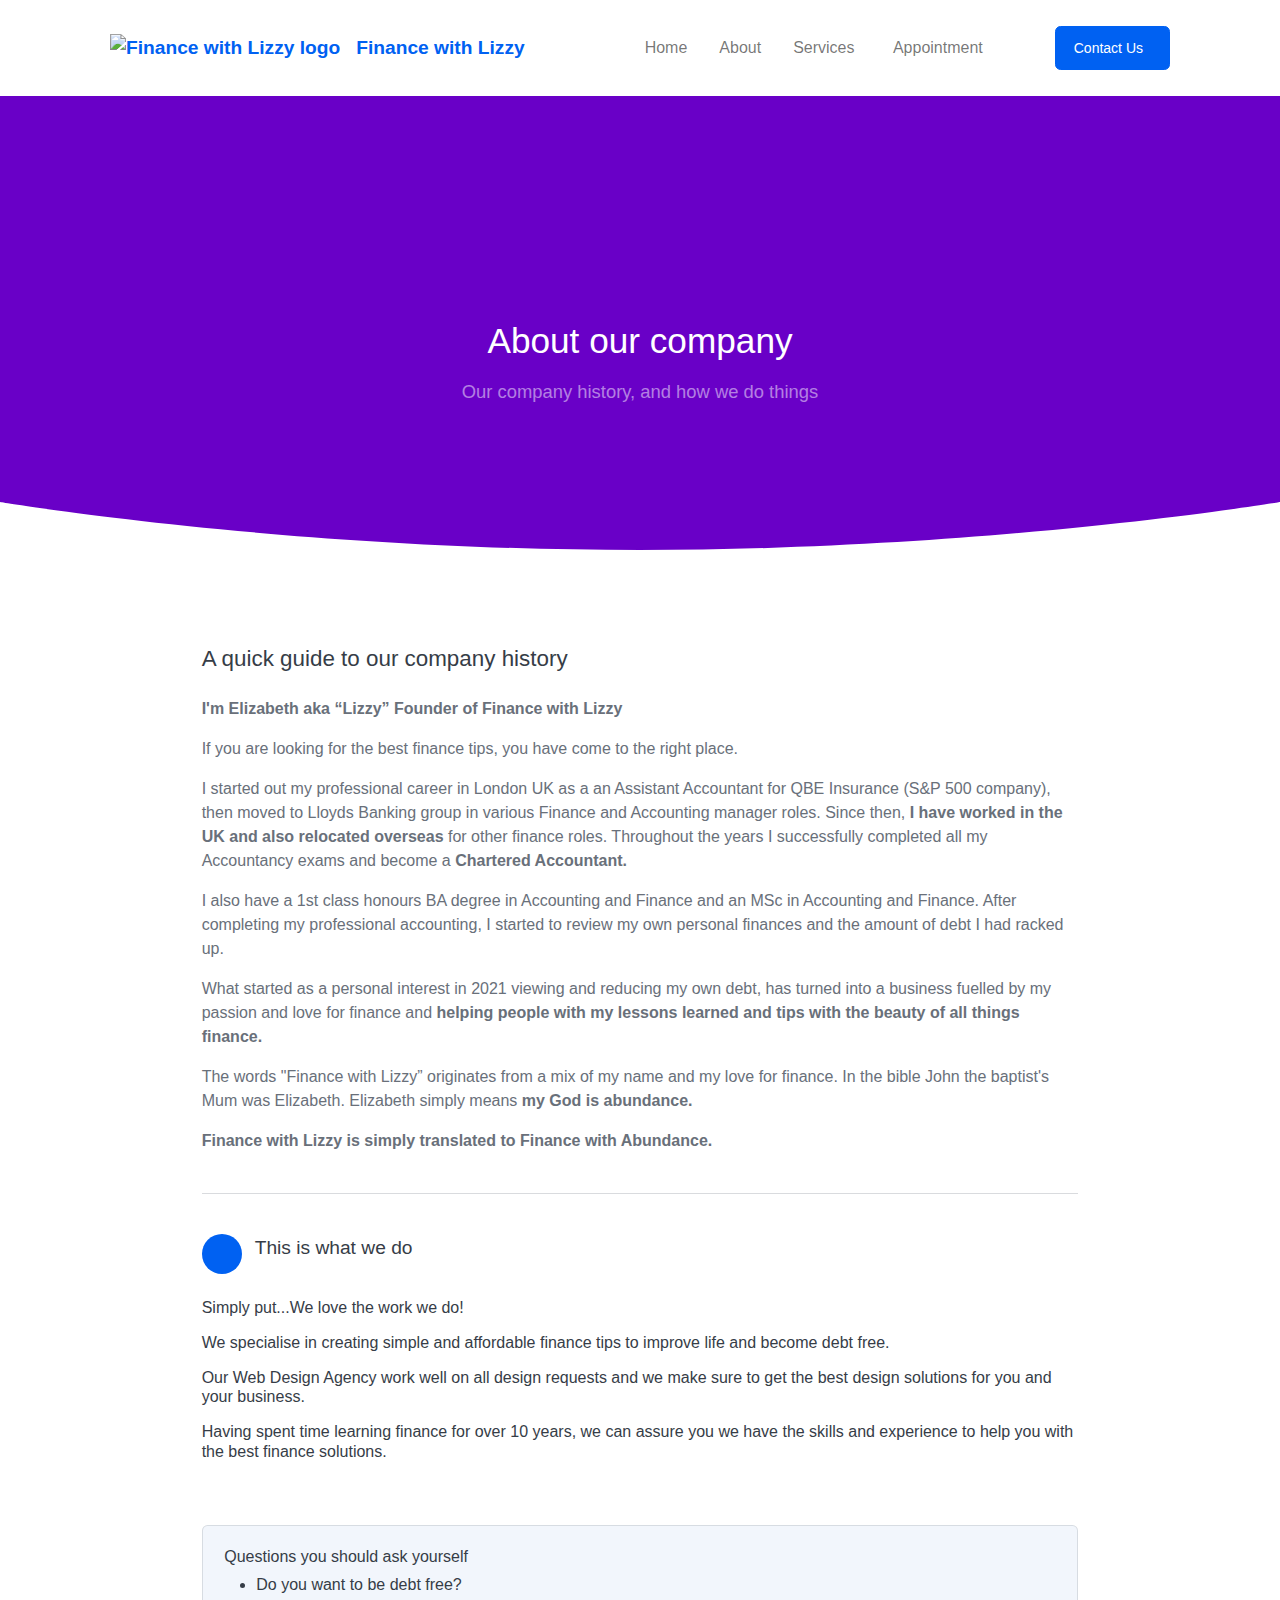
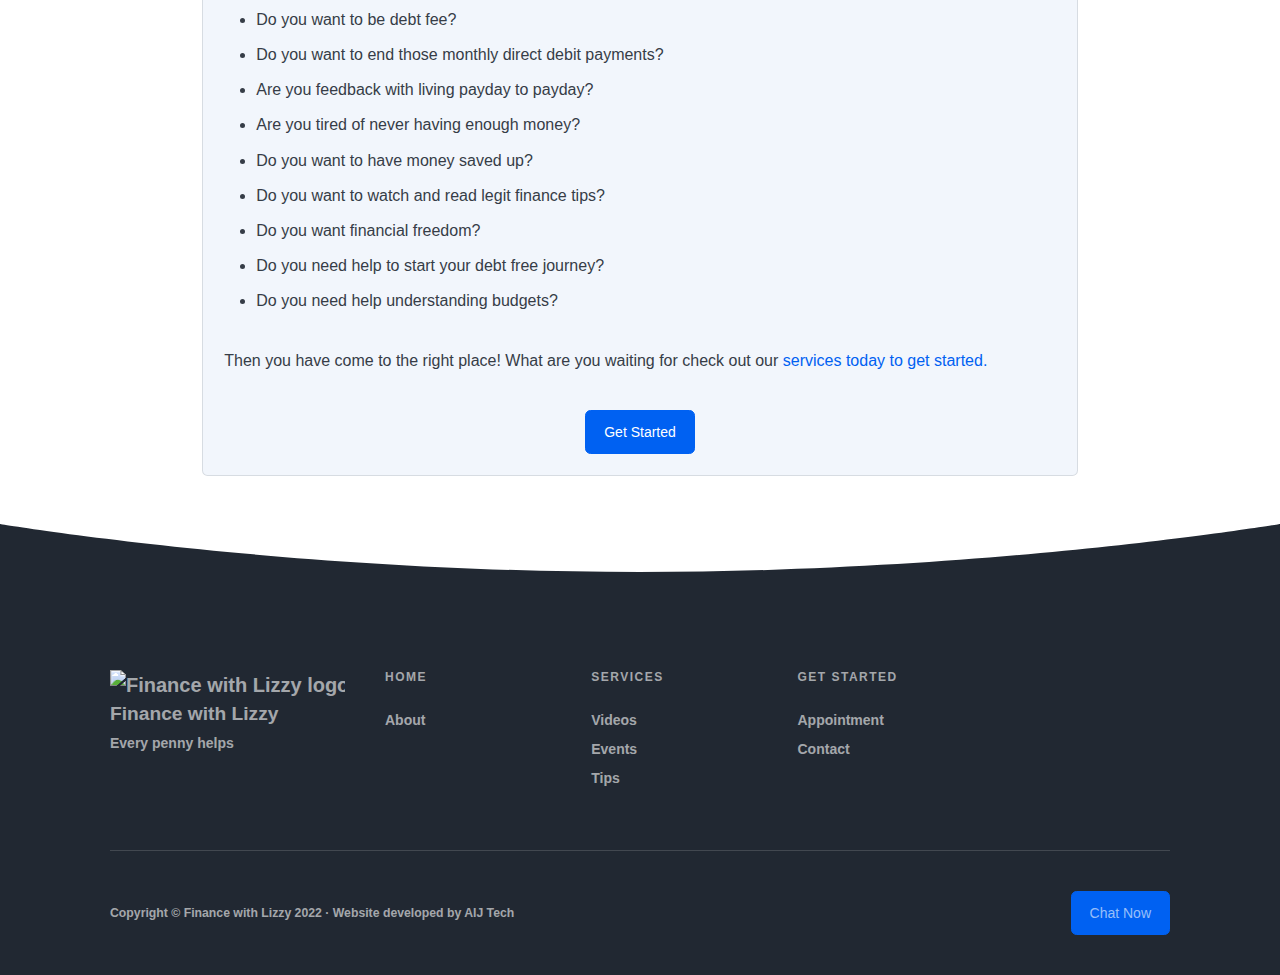
==== commit 9f7d5491: "Update about.html" ====
--- a/about.html
+++ b/about.html
@@ -155,6 +155,8 @@
 <p>Our Web Design Agency work well on all design requests and we make sure to get the best design solutions for you and your business.</p>
 
 <p>Having spent time learning finance for over 10 years, we can assure you we have the skills and experience to help you with the best finance solutions.</p></h6>
+    <br>
+    <br>
 
                                     
                                     
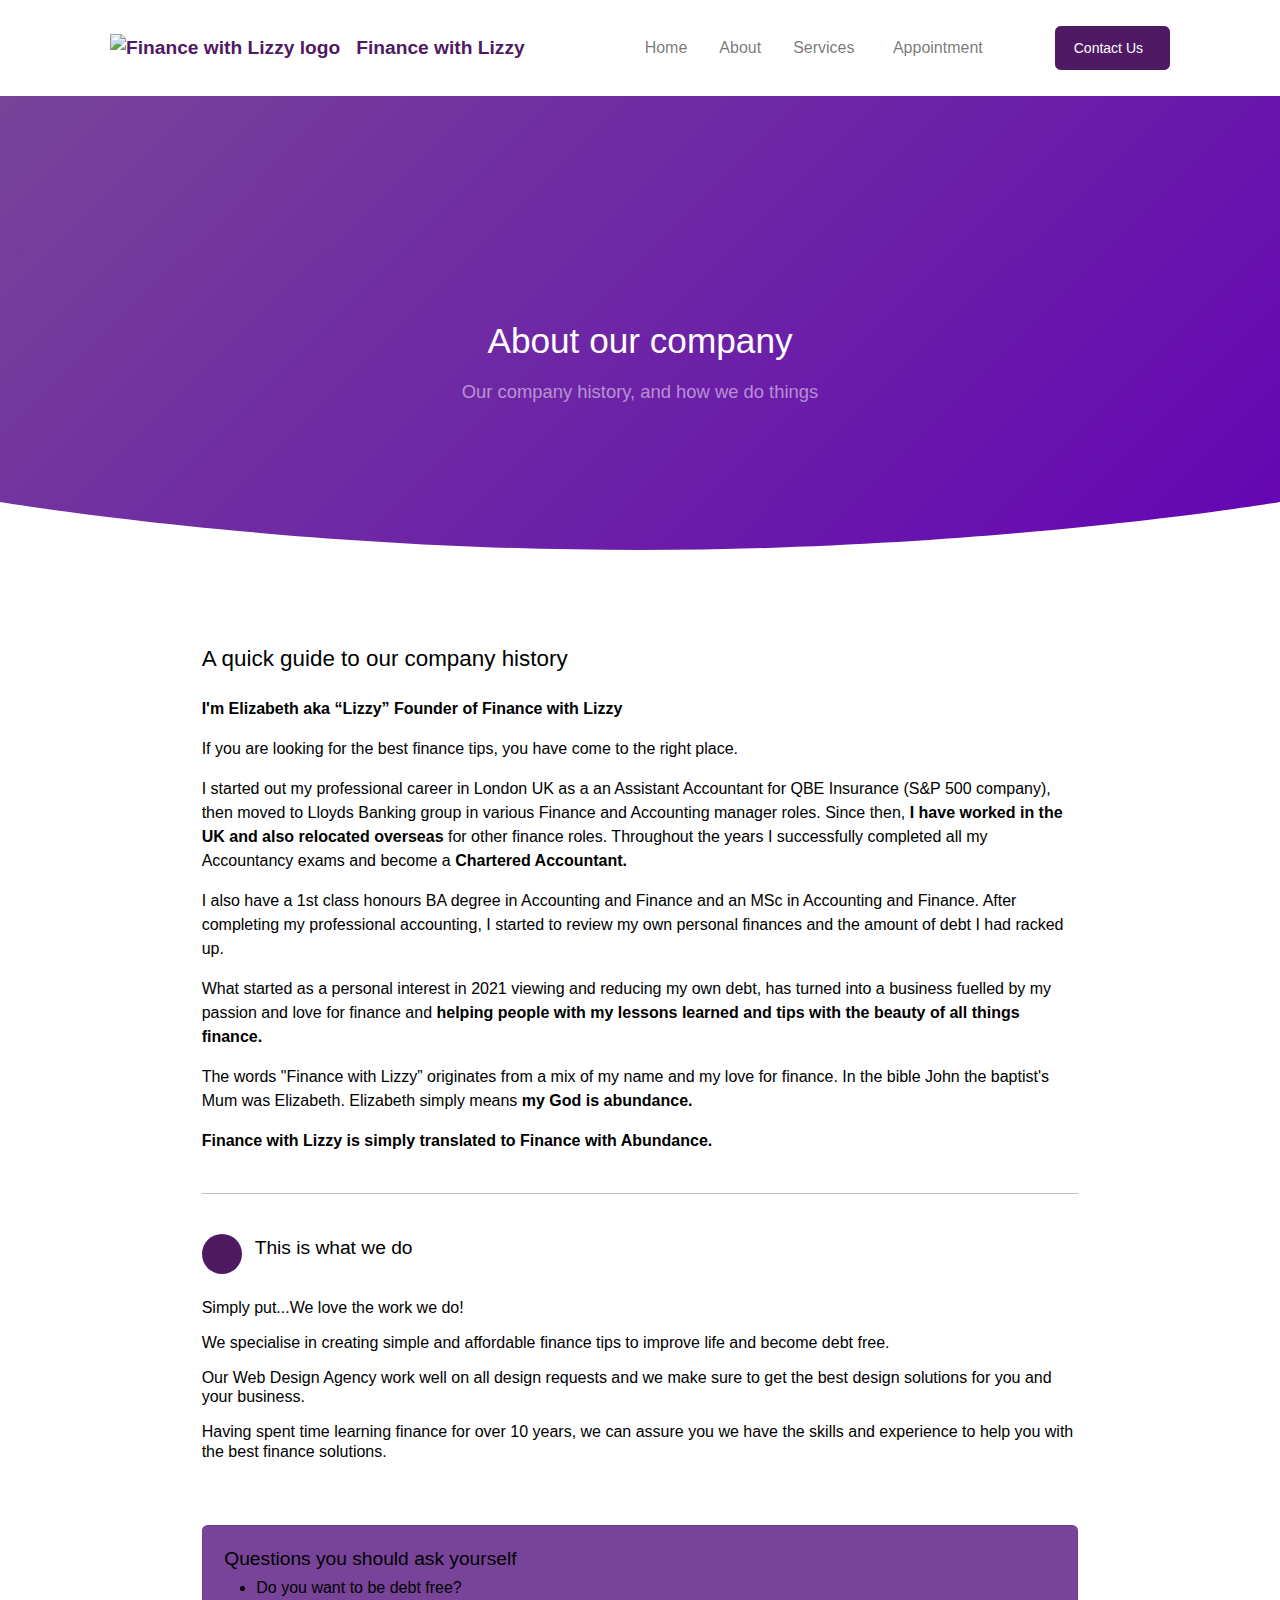
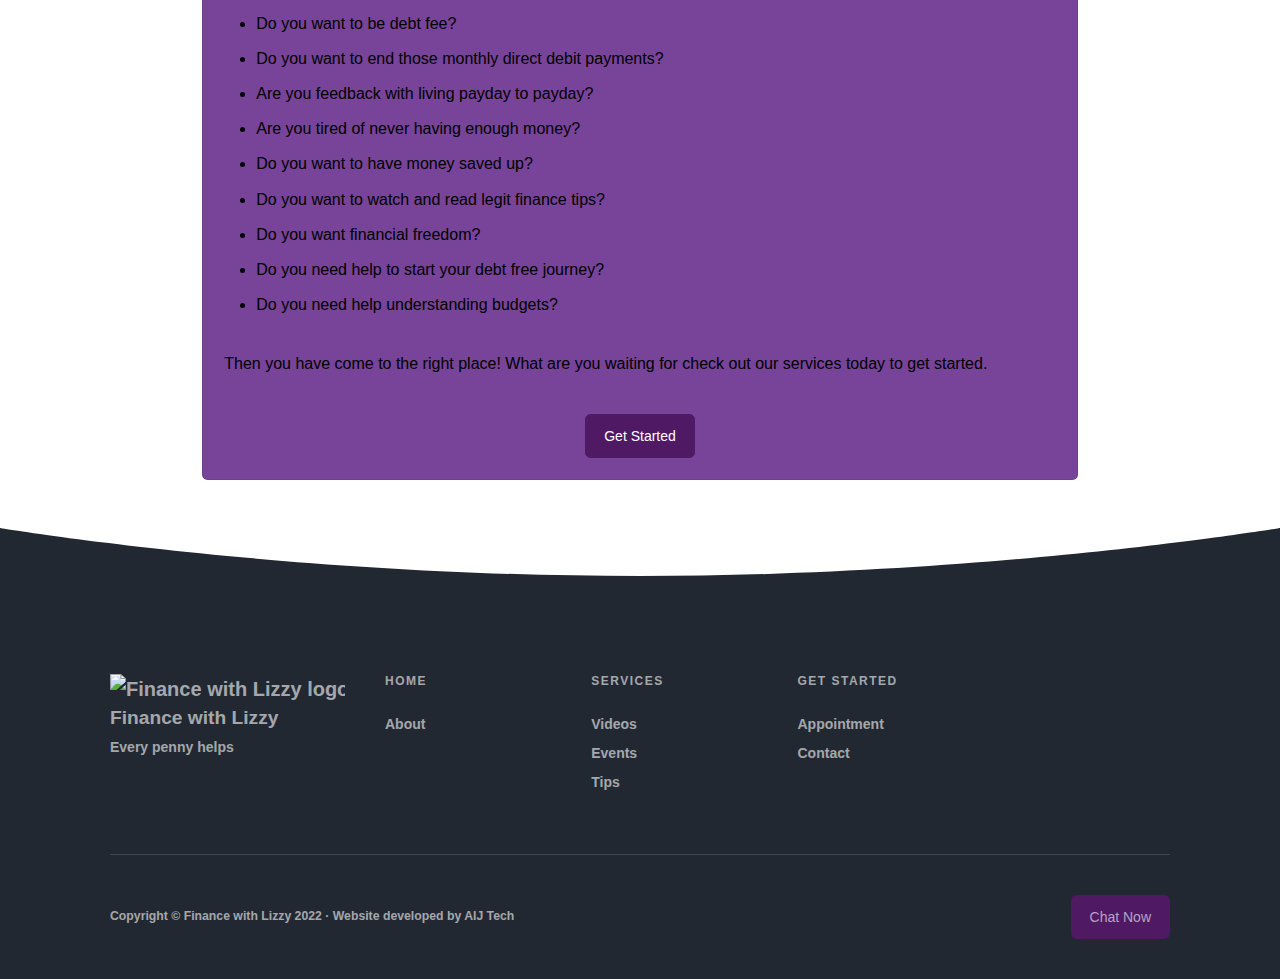
==== commit ea452530: "Update about.html" ====
--- a/about.html
+++ b/about.html
@@ -80,9 +80,9 @@
                                         <div class="dropdown-menu dropdown-menu-end me-lg-n10 me-xl-n8 animated--fade-in-up" aria-labelledby="navbarDropdownPages">                                     
                                                  <div class="col-lg-4 p-lg-5">
                                                     <h6 class="dropdown-header text-primary">Services</h6>
-                                                    <a class="dropdown-item" href="videos.html">Videos</a>
-                                                    <a class="dropdown-item" href="events.html">Events</a>
-                                                    <a class="dropdown-item" href="tips.html">Tips</a>                                                  
+                                                    <a class="dropdown-item" href="services.html">Videos</a>
+                                                    <a class="dropdown-item" href="services.html">Events</a>
+                                                    <a class="dropdown-item" href="services.html">Tips</a>                                                  
                                                      <div class="dropdown-divider border-0"></div>                 
                                             </div>
                                         </div>
@@ -162,7 +162,7 @@
                                     
                                     <div class="card bg-light shadow-none">
                                         <div class="card-body">
-                                            <h6>Questions you should ask yourself</h6>
+                                            <h4>Questions you should ask yourself</h4>
                                             <ul class="mb-0">
                                                
                                                 <h6><li class="text-italic">Do you want to be debt free?</li>
@@ -241,9 +241,9 @@
 <div class="col-lg-3 col-md-6 mb-5 mb-lg-0">
     <div class="text-uppercase-expanded text-xs mb-4">Services</div>
         <ul class="list-unstyled mb-0">
-             <li class="mb-2"><a href="videos.html">Videos</a></li>
-             <li class="mb-2"><a href="events.html">Events</a></li>
-             <li class="mb-2"><a href="tips.html">Tips</a></li>
+             <li class="mb-2"><a href="services.html">Videos</a></li>
+             <li class="mb-2"><a href="services.html">Events</a></li>
+             <li class="mb-2"><a href="services.html">Tips</a></li>
 
                                      </ul>
                                     </div>
--- a/style.css
+++ b/style.css
@@ -138,7 +138,7 @@
   font-size: var(--bs-body-font-size);
   font-weight: var(--bs-body-font-weight);
   line-height: var(--bs-body-line-height);
-  color: var(--bs-body-color);
+  color: black;
   text-align: var(--bs-body-text-align);
   background-color: var(--bs-body-bg);
   -webkit-text-size-adjust: 100%;
@@ -162,7 +162,7 @@
   margin-bottom: 0.5rem;
   font-weight: 500;
   line-height: 1.2;
-  color: #363d47;
+  color: black;
 }
 
 h1, .h1 {
@@ -287,11 +287,11 @@
 }
 
 a {
-  color: #0061f2;
+  color: black;
   text-decoration: none;
 }
 a:hover {
-  color: #004ec2;
+  color: #4f1964;
   text-decoration: underline;
 }
 
@@ -3182,7 +3182,7 @@
   padding: 0.875rem 1.125rem;
   font-size: 0.875rem;
   border-radius: 0.35rem;
-  transition: color 0.15s ease-in-out, background-color 0.15s ease-in-out, border-color 0.15s ease-in-out, box-shadow 0.15s ease-in-out;
+  transition: color 0.15s ease-in-out, background-color:#749 0.15s ease-in-out, border-color 0.15s ease-in-out, box-shadow 0.15s ease-in-out;
 }
 @media (prefers-reduced-motion: reduce) {
   .btn {
@@ -3190,12 +3190,12 @@
   }
 }
 .btn:hover {
-  color: #69707a;
+  color: #4f1964;
   text-decoration: none;
 }
 .btn-check:focus + .btn, .btn:focus {
   outline: 0;
-  box-shadow: 0 0 0 0.25rem rgba(0, 97, 242, 0.25);
+  box-shadow: 0 0 0 0.25rem color: #4f1964;
 }
 .btn:disabled, .btn.disabled, fieldset:disabled .btn {
   pointer-events: none;
@@ -3204,8 +3204,8 @@
 
 .btn-primary {
   color: #fff;
-  background-color: #0061f2;
-  border-color: #0061f2;
+  background-color: #4f1964;
+  border-color: #4f1964;
 }
 .btn-primary:hover {
   color: #fff;
@@ -10730,7 +10730,7 @@
 /* rtl:end:remove */
 .text-primary {
   --bs-text-opacity: 1;
-  color: rgba(var(--bs-primary-rgb), var(--bs-text-opacity)) !important;
+  color: #4f1964 !important;
 }
 
 .text-secondary {
@@ -10951,7 +10951,7 @@
 
 .bg-primary {
   --bs-bg-opacity: 1;
-  background-color: rgba(var(--bs-primary-rgb), var(--bs-bg-opacity)) !important;
+  background-color: #4f1962 !important;
 }
 
 .bg-secondary {
@@ -10981,7 +10981,7 @@
 
 .bg-light {
   --bs-bg-opacity: 1;
-  background-color: rgba(var(--bs-light-rgb), var(--bs-bg-opacity)) !important;
+  background-color: #749 !important;
 }
 
 .bg-dark {
@@ -16454,8 +16454,8 @@
 }
 
 .bg-gradient-primary-to-secondary {
-  background-color: #6900c7 !important;
-  background-image: linear-gradient(135deg, #6900c7 0%, rgba(105, 0, 199, 0.8) 100%) !important;
+  background-color: #4f1964 !important;
+  background-image: linear-gradient(135deg, #749 0%, rgba(105, 0, 199, 0.8) 100%) !important;
 }
 
 .bg-transparent-light {
